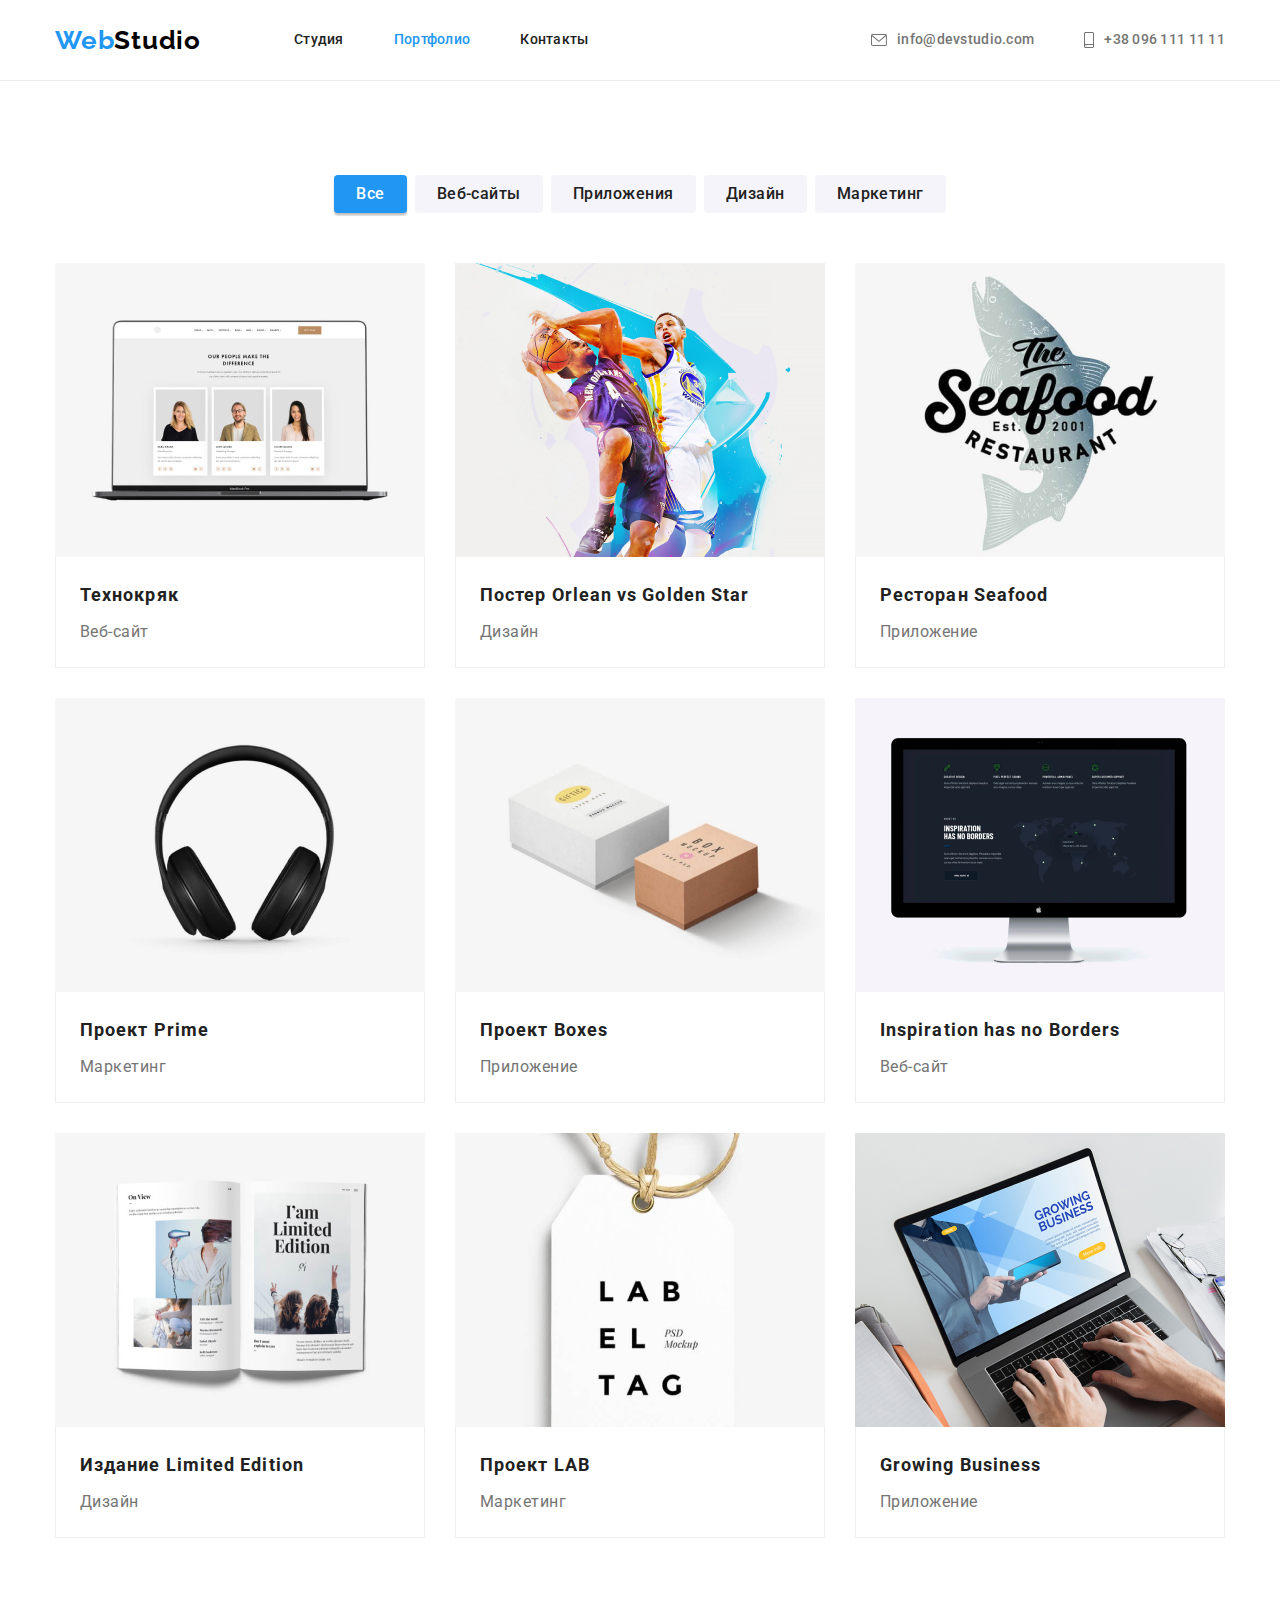
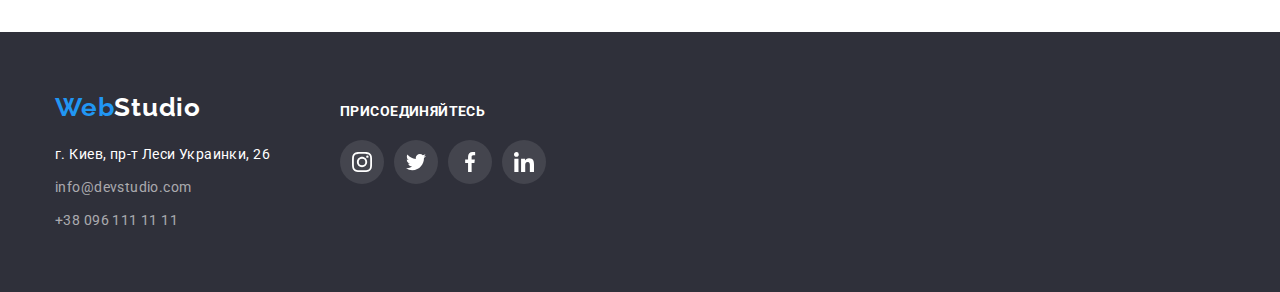
==== portfolio.html @ 3023883c "ДЗ-5 начало" ====
<!DOCTYPE html>
<html lang="ru">
  <head>
    <meta charset="UTF-8" />
    <meta http-equiv="X-UA-Compatible" content="IE=edge" />
    <meta name="viewport" content="width=device-width, initial-scale=1.0" />

    <title>Портфолио</title>
    <link
      href="https://fonts.googleapis.com/css2?family=Raleway:wght@700&family=Roboto:wght@400;500;700;900&display=swap"
      rel="stylesheet"
    />
    <link rel="stylesheet" href="./css/modern-normalize.css" />
    <link rel="stylesheet" href="./css/styles.css" />
  </head>
  <body>
    <header class="header">
      <!-------- НАВИГАЦИЯ -------->
      <div class="container nav">
        <nav class="nav">
          <!-------- ЛОГОТИП -------->
          <a class="link logo" href="./index.html" lang="en">
            Web<span class="logo-nav">Studio</span>
          </a>

          <!-------- ССЫЛКИ -------->
          <ul class="lists menu">
            <li class="menu-item">
              <a class="link nav-link" href="./index.html">Студия</a>
            </li>
            <li class="menu-item">
              <a class="link nav-link current" href="./portfolio.html"
                >Портфолио</a
              >
            </li>
            <li class="menu-item">
              <a class="link nav-link" href="">Контакты</a>
            </li>
          </ul>
        </nav>

        <!-------- КОНТАКТЫ (ПОЧТА И ТЕЛЕФОН) -------->
        <ul class="lists menu">
          <li class="menu-item">
            <a
              class="link nav-link nav-contacts"
              href="mailto:info@devstudio.com"
            >
              <svg class="envelope">
                <use href="./images/symbol-defs.svg#envelope"></use>
              </svg>
              info@devstudio.com</a
            >
          </li>
          <li class="menu-item">
            <a class="link nav-link nav-contacts" href="tel:+380961111111">
              <svg class="smartphone">
                <use href="./images/symbol-defs.svg#smartphone"></use>
              </svg>
              +38 096 111 11 11</a
            >
          </li>
        </ul>
      </div>
    </header>
    <main>
      <h1 class="hero-title headen">Наше портфолио</h1>
      <!-------- ФИЛЬТРЫ -------->
      <section class="section">
        <div class="container">
          <ul class="lists filter">
            <li class="item">
              <button class="btn active" type="button">Все</button>
            </li>
            <li class="item">
              <button class="btn" type="button">Веб-сайты</button>
            </li>
            <li class="item">
              <button class="btn" type="button">Приложения</button>
            </li>
            <li class="item">
              <button class="btn" type="button">Дизайн</button>
            </li>
            <li class="item">
              <button class="btn" type="button">Маркетинг</button>
            </li>
          </ul>

          <!-------- КАРТОЧКИ -------->
          <ul class="lists menu">
            <li class="card-item">
              <div class="work-card">
                <a class="link" href="">
                  <img
                    class="images"
                    src="./images/portfolioimg/technokryak.jpg"
                    alt="Ноутбук"
                    width="370"
                    height="294"
                  />
                  <div class="card-body">
                    <h2 class="work-title">Технокряк</h2>
                    <p class="work-text">Веб-сайт</p>
                  </div>
                </a>
              </div>
            </li>
            <li class="card-item">
              <div class="work-card">
                <a class="link" href="">
                  <img
                    class="images"
                    src="./images/portfolioimg/poster.jpg"
                    alt="Игра в баскетбол"
                    width="370"
                    height="294"
                  />
                  <div class="card-body">
                    <h2 class="work-title">
                      Постер <span lang="en">Orlean vs Golden Star</span>
                    </h2>
                    <p class="work-text">Дизайн</p>
                  </div>
                </a>
              </div>
            </li>
            <li class="card-item">
              <div class="work-card">
                <a class="link" href="">
                  <img
                    class="images"
                    src="./images/portfolioimg/seafood_restaurant.jpg"
                    alt="Логотип ресторана The seafood restaurant"
                    width="370"
                    height="294"
                  />
                  <div class="card-body">
                    <h2 class="work-title">
                      Ресторан <span lang="en">Seafood</span>
                    </h2>
                    <p class="work-text">Приложение</p>
                  </div>
                </a>
              </div>
            </li>
            <li class="card-item">
              <div class="work-card">
                <a class="link" href="">
                  <img
                    class="images"
                    src="./images/portfolioimg/prime.jpg"
                    alt="Наушники"
                    width="370"
                    height="294"
                  />
                  <div class="card-body">
                    <h2 class="work-title">
                      Проект <span lang="en">Prime</span>
                    </h2>
                    <p class="work-text">Маркетинг</p>
                  </div>
                </a>
              </div>
            </li>
            <li class="card-item">
              <div class="work-card">
                <a class="link" href="">
                  <img
                    class="images"
                    src="./images/portfolioimg/boxes.jpg"
                    alt="Две коробки с надписями"
                    width="370"
                    height="294"
                  />
                  <div class="card-body">
                    <h2 class="work-title">
                      Проект <span lang="en">Boxes</span>
                    </h2>
                    <p class="work-text">Приложение</p>
                  </div>
                </a>
              </div>
            </li>
            <li class="card-item">
              <div class="work-card">
                <a class="link" href="">
                  <img
                    class="images"
                    src="./images/portfolioimg/web_site.jpg"
                    alt="Монитор"
                    width="370"
                    height="294"
                  />
                  <div class="card-body">
                    <h2 class="work-title" lang="en">
                      Inspiration has no Borders
                    </h2>
                    <p class="work-text">Веб-сайт</p>
                  </div>
                </a>
              </div>
            </li>
            <li class="card-item">
              <div class="work-card">
                <a class="link" href="">
                  <img
                    class="images"
                    src="./images/portfolioimg/magazine.jpg"
                    alt="Журнал"
                    width="370"
                    height="294"
                  />
                  <div class="card-body">
                    <h2 class="work-title">
                      Издание <span lang="en">Limited Edition</span>
                    </h2>
                    <p class="work-text">Дизайн</p>
                  </div>
                </a>
              </div>
            </li>
            <li class="card-item">
              <div class="work-card">
                <a class="link" href="">
                  <img
                    class="images"
                    src="./images/portfolioimg/lab_project.jpg"
                    alt="Белая бирка, надпись Lab El Tag"
                    width="370"
                    height="294"
                  />
                  <div class="card-body">
                    <h2 class="work-title">
                      Проект <span lang="en">LAB</span>
                    </h2>
                    <p class="work-text">Маркетинг</p>
                  </div>
                </a>
              </div>
            </li>
            <li class="card-item">
              <div class="work-card">
                <a class="link" href="">
                  <img
                    class="images"
                    src="./images/portfolioimg/growing_buisness.jpg"
                    alt="Работа на ноутбуке"
                    width="370"
                    height="294"
                  />
                  <div class="card-body">
                    <h2 class="work-title" lang="en">Growing Business</h2>
                    <p class="work-text">Приложение</p>
                  </div>
                </a>
              </div>
            </li>
          </ul>
        </div>
      </section>
    </main>
    <footer class="footer">
      <div class="container">
        <div class="footer-nav">
          <!-- Лого -->
          <a class="link logo" href="./index.html" lang="en">
            Web<span class="logo-footer">Studio</span>
          </a>

          <!-------- АДРЕС -------->
          <address>
            <p class="text footer-text">г. Киев, пр-т Леси Украинки, 26</p>

            <!-------- КОНТАКТЫ (ПОЧТА И ТЕЛЕФОН ФУТЕР) -------->
            <ul class="lists">
              <li class="footer-item">
                <a class="link footer-link" href="mailto:info@devstudio.com">
                  info@devstudio.com
                </a>
              </li>
              <li class="footer-item">
                <a class="link footer-link" href="tel:+380961111111"
                  >+38 096 111 11 11</a
                >
              </li>
            </ul>
          </address>
        </div>
        <div class="footer-social">
          <p class="text">Присоединяйтесь</p>
          <ul class="lists social">
            <li class="social-list">
              <a class="social-item" href="">
                <svg class="social-icon">
                  <use href="./images/symbol-defs.svg#instagram"></use>
                </svg>
              </a>
            </li>
            <li class="social-list">
              <a href="" class="social-item">
                <svg class="social-icon">
                  <use href="./images/symbol-defs.svg#twitter"></use>
                </svg>
              </a>
            </li>
            <li class="social-list">
              <a href="" class="social-item">
                <svg class="social-icon">
                  <use href="./images/symbol-defs.svg#facebook"></use>
                </svg>
              </a>
            </li>
            <li class="social-list">
              <a href="" class="social-item">
                <svg class="social-icon">
                  <use href="./images/symbol-defs.svg#linkedin"></use>
                </svg>
              </a>
            </li>
          </ul>
        </div>
      </div>
    </footer>
  </body>
</html>
---- css/styles.css ----
:root {
  --current-text-color: #757575;
  --current-title-color: #212121;
  --current-white-color: #ffffff;
  --current-black-color: #000000;
  --accent-color: #2196f3;
  --hero-btn-accent-color: #188ce8;
  --secondary-bg-color: #f5f4fa;
  --footer-bg-color: #2f303a;
  --footer-link-color: rgba(255, 255, 255, 0.6);
  --line-color: #ececec;
  --border-color: #eeeeee;
  --social-unactive: #afb1b8;
  --social-unactive-footer: rgba(255, 255, 255, 0.1);
}

body {
  font-family: Roboto, sans-serif;
  color: var(--current-text-color);
  background-color: var(--current-white-color);
}

.container {
  width: 1200px;
  padding: 0 15px;
  margin: 0 auto;
}

.section {
  padding-top: 94px;
  padding-bottom: 94px;

  text-align: center;
}

.images {
  display: block;
  max-width: 100%;
  height: auto;
}

.section-nopaddingtop {
  padding-top: 0;
}

/* Ссылки */
.link {
  text-decoration: none;
}

.lists {
  margin-top: 0;
  margin-bottom: 0;
  padding: 0;
  list-style: none;
}
.header {
  border-bottom: 1px solid var(--line-color);
}

/* Навигация */
.container.nav {
  min-height: 80px;
}

.nav,
.menu {
  display: flex;
  align-items: center;
  flex-wrap: wrap;
}

.container.nav > .nav {
  margin-right: auto;
}

.menu-item > .link {
  display: flex;
  align-items: center;
  padding-top: 32px;
  padding-bottom: 32px;
}

.menu > .menu-item:not(:last-child) {
  margin-right: 50px;
}

.work-card .card-body {
  border: 1px solid var(--border-color);
  border-top: 0;
  padding: 20px 24px;
}

.work-card:hover,
.work-card:focus,
.work-card:focus-within {
  box-shadow: 0px 1px 1px rgba(0, 0, 0, 0.12), 0px 4px 4px rgba(0, 0, 0, 0.06),
    1px 4px 6px rgba(0, 0, 0, 0.16);
}

.menu > .card-item:not(:nth-child(3n)) {
  margin-right: 30px;
}

.menu > .card-item:not(:nth-last-child(-n + 3)) {
  margin-bottom: 30px;
}

.nav-link {
  color: var(--current-title-color);

  font-weight: 500;
  font-size: 14px;
  line-height: 1.14;
  letter-spacing: 0.02em;
}

.nav-contacts {
  color: var(--current-text-color);
}

.nav-link:hover,
.nav-link:focus,
.footer-link:hover,
.footer-link:focus,
.current {
  color: var(--accent-color);
}

.envelope,
.smartphone {
  margin-right: 10px;

  fill: currentColor;
}

.envelope {
  width: 16px;
  height: 12px;
}

.smartphone {
  width: 10px;
  height: 16px;
}

/* Лого */
.logo {
  display: block;
  margin-right: 93px;
  padding-top: 24px;
  padding-bottom: 24px;

  color: var(--accent-color);
  font-family: Raleway, sans-serif;
  font-weight: 700;
  font-size: 26px;
  line-height: 1.19;
  letter-spacing: 0.03em;
}

.logo-nav {
  color: var(--current-black-color);
}

.logo-footer {
  color: var(--current-white-color);
}

/* Hero */

.hero {
  max-width: 1600px;
  min-height: 600px;
  margin-right: auto;
  margin-left: auto;
  padding-top: 200px;
  padding-bottom: 200px;

  background-color: var(--hero-bgcolor);
  background-image: linear-gradient(
      to right,
      rgba(47, 48, 58, 0.4),
      rgba(47, 48, 58, 0.4)
    ),
    url(../images/bg-header-image.jpg);
  background-repeat: no-repeat;
  background-position: center;
  background-size: cover;
}

.hero-title {
  width: 696px;
  margin: 0 auto 30px;
  padding: 0;

  color: var(--current-white-color);
  font-weight: 900;
  font-size: 44px;
  line-height: 1.36;
  letter-spacing: 0.06em;
  text-transform: uppercase;
}

.section.hero {
  padding-top: 200px;
  padding-bottom: 200px;
  border: 1px solid transparent;
}

/* Кнопки */
.btn {
  cursor: pointer;
  min-height: 38px;

  padding: 6px 22px;

  font-family: inherit;
  font-style: inherit;
  font-weight: 500;
  font-size: 16px;
  line-height: 1.62;
  letter-spacing: 0.03em;

  color: var(--current-title-color);
  background-color: var(--secondary-bg-color);

  border: 0;
  border-radius: 4px;
}

.btn:hover,
.btn:focus,
.active {
  color: var(--current-white-color);
  background-color: var(--accent-color);
  box-shadow: 0px 3px 1px rgba(0, 0, 0, 0.1), 0px 1px 2px rgba(0, 0, 0, 0.08),
    0px 2px 2px rgba(0, 0, 0, 0.12);
}

.btn-hero {
  width: 200px;
  height: 50px;

  color: var(--current-white-color);
  background-color: var(--accent-color);

  font-weight: 700;
  line-height: 1.87;
  letter-spacing: 0.06em;

  box-shadow: 0px 4px 4px rgba(0, 0, 0, 0.15);
}

.btn-hero:focus,
.btn-hero:hover {
  background-color: var(--hero-btn-accent-color);
}

/* Заголовки */
.heading {
  margin: 0 0 50px 0;

  color: var(--current-title-color);

  font-weight: 700;
  font-size: 36px;
  line-height: 1.17;
  letter-spacing: 0.03em;
}

.title-features {
  margin: 0 0 10px 0;

  color: var(--current-title-color);

  font-size: 14px;
  line-height: 1.14;
  letter-spacing: 0.03em;
  text-transform: uppercase;
}

/* Основной текст */

.text {
  margin: 0;
  padding: 0;

  font-size: 14px;
  line-height: 1.71;
  letter-spacing: 0.03em;

  color: var(--current-text-color);
}

.feature,
.items,
.filter {
  display: flex;
  align-items: center;
  text-align: left;
}

.items {
  text-align: center;
}

.feature > .item {
  width: 270px;
}

.feature > .item:not(:last-child),
.items > .item:not(:last-child) {
  margin-right: 30px;
}

.thumb {
  display: flex;
  width: 100%;
  min-height: 120px;

  margin-bottom: 30px;

  align-items: center;

  border-radius: 4px;
  background-color: var(--secondary-bg-color);
}

.antenna,
.clock,
.diagram,
.astronaut {
  display: block;
  margin-left: auto;
  margin-right: auto;
  width: 70px;
  height: 70px;
}

.filter {
  justify-content: center;
  margin-bottom: 50px;
}

.filter > .item:not(:last-child) {
  margin-right: 8px;
}

/* Карточки */

.card {
  background-color: var(--current-white-color);
  box-shadow: 0px 1px 3px rgba(0, 0, 0, 0.12), 0px 1px 1px rgba(0, 0, 0, 0.14),
    0px 2px 1px rgba(0, 0, 0, 0.2);
  border-radius: 0px 0px 4px 4px;
}

.team-cards {
  background-color: var(--secondary-bg-color);
}

.card-body {
  padding-top: 30px;
  padding-bottom: 30px;
}

.cards-title {
  margin: 0 0 10px 0;

  color: var(--current-title-color);

  font-weight: 500;
  font-size: 16px;
  line-height: 1.19;
  letter-spacing: 0.03em;
}

.cards-text {
  margin: 0 0 16px 0;
  padding: 0;
  line-height: 1.19;
  letter-spacing: 0.03em;
}

.social,
.clients {
  display: flex;
  justify-content: center;
}

.social-item {
  display: flex;
  justify-content: center;
  align-items: center;

  width: 44px;
  height: 44px;
  border-radius: 50%;

  color: var(--social-unactive);
}

.social-icon {
  width: 20px;
  height: 20px;
  fill: currentColor;
}

.clients-item {
  display: flex;
  justify-content: center;
  align-items: center;
  width: 170px;
  height: 92px;

  border: 1px solid var(--social-unactive);
  border-radius: 4px;

  color: var(--social-unactive);
}

.clients-item:hover,
.clients-item:focus {
  color: var(--accent-color);
  border: 1px solid var(--accent-color);
}

.clients > .clients-list:not(:last-child) {
  margin-right: 30px;
}

.clients-icon {
  width: 106px;
  height: 60px;
  fill: currentColor;
}

/* Портфолио заголовки карточек */
.work-title {
  margin: 0 0 4px 0;

  color: var(--current-title-color);

  text-align: left;
  font-weight: 700;
  font-size: 18px;
  line-height: 2;
  letter-spacing: 0.06em;
}

.work-text {
  margin: 0;

  color: var(--current-text-color);
  line-height: 1.87;
  letter-spacing: 0.03em;
  text-align: left;
}

/* Footer */
.footer {
  padding: 60px 0;
  background-color: var(--footer-bg-color);
}

.footer-text {
  padding: 0;
  margin-bottom: 9px;

  color: var(--current-white-color);

  font-style: normal;
  font-size: 14px;
  line-height: 1.71;
}

.footer-link {
  font-style: normal;
  font-size: 14px;
  line-height: 1.71;
  letter-spacing: 0.03em;
  color: var(--footer-link-color);
}

/* Прячем заголовоки */
.headen {
  position: absolute;
  width: 1px;
  height: 1px;
  margin: -1px;
  border: 0;
  padding: 0;
  clip: rect(0 0 0 0);
  overflow: hidden;
}

.footer-nav > .link.logo {
  padding: 0;
  margin: 0 0 20px 0;
}

.footer-nav {
  margin-right: 70px;
}

.footer-item:not(:last-child) {
  margin-bottom: 9px;
}

.footer > .container {
  display: flex;
  align-items: baseline;
}

.footer-social > .text {
  margin-bottom: 20px;
  color: var(--current-white-color);
  font-weight: 700;
  line-height: 1.14;
  text-transform: uppercase;
}

.footer-social .social-item {
  color: var(--current-white-color);
  background-color: var(--social-unactive-footer);
}

.social-item:hover,
.social-item:focus {
  color: var(--current-white-color);
  background-color: var(--accent-color);
}

.social > .social-list:not(:last-child) {
  margin-right: 10px;
}
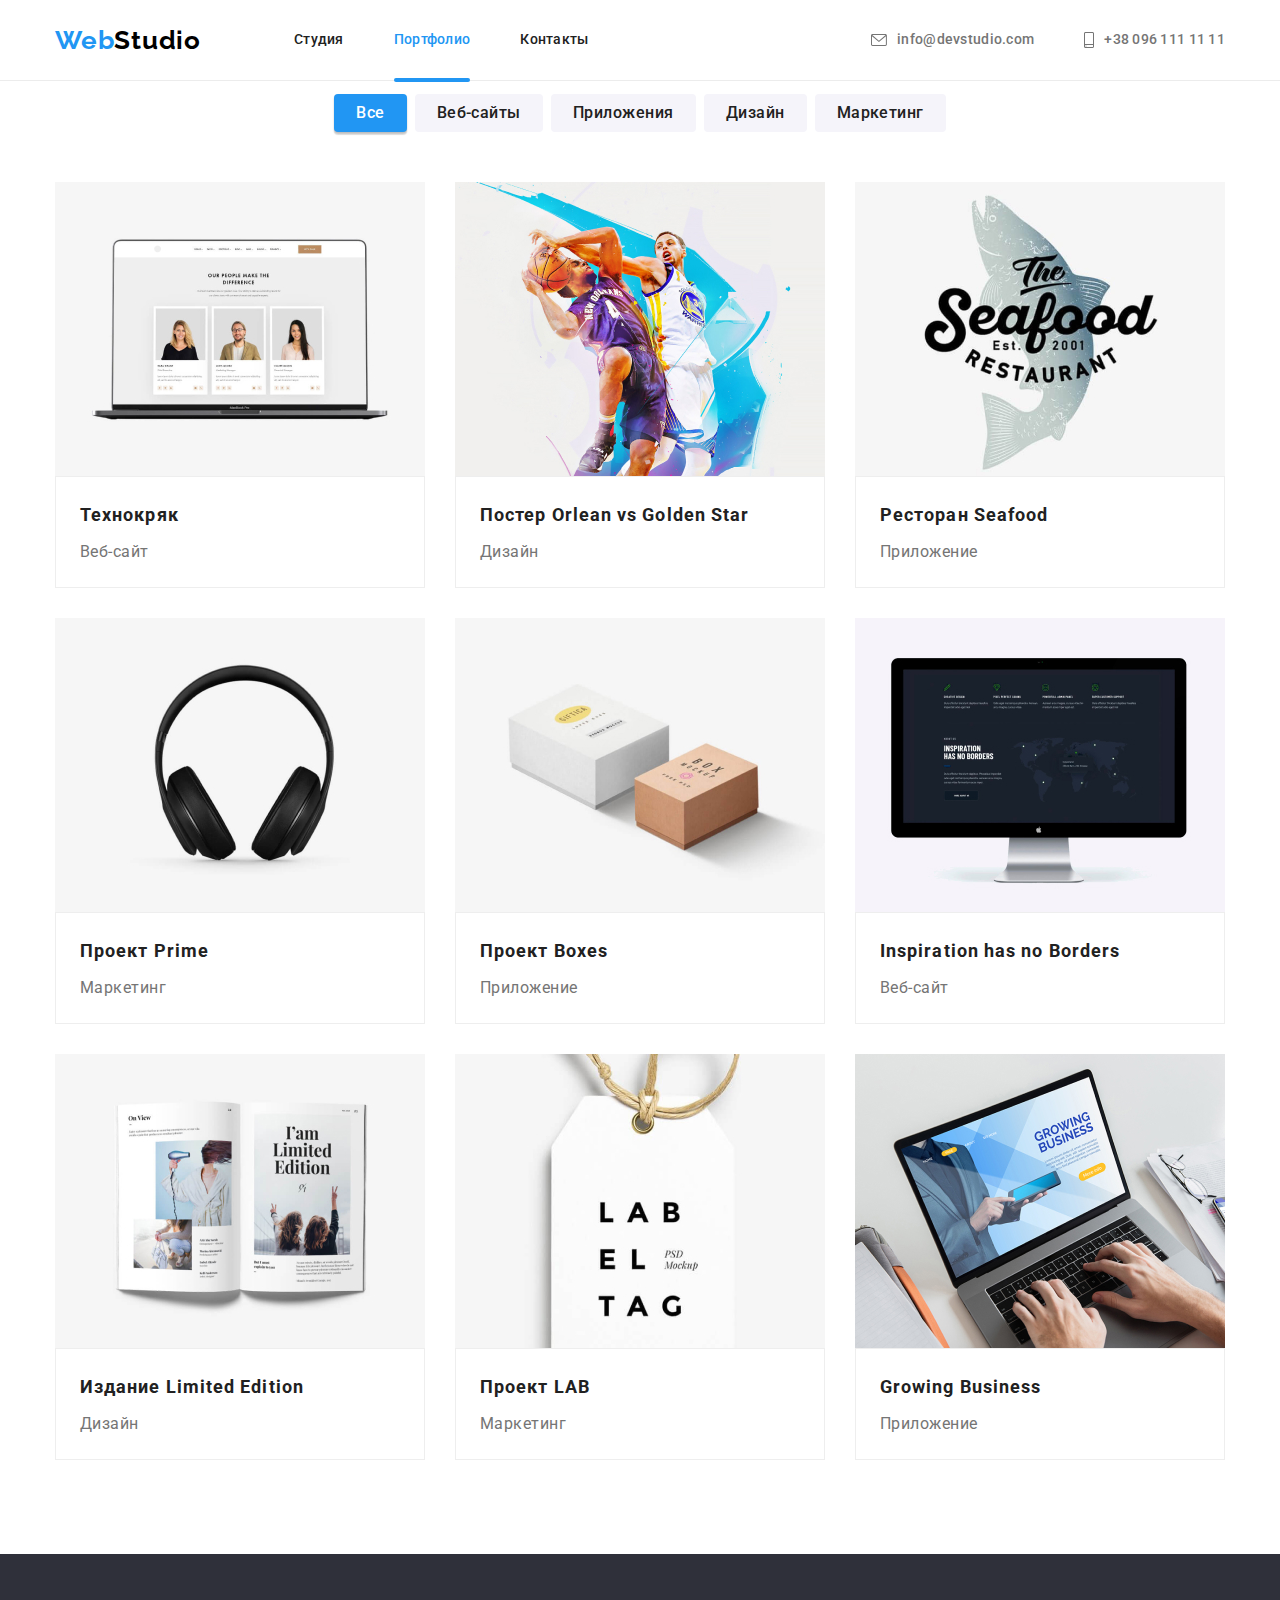
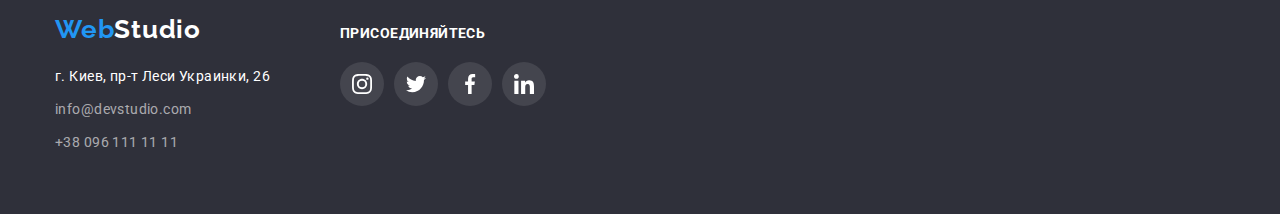
==== commit 12780776: "не работает кнопка заказать" ====
--- a/portfolio.html
+++ b/portfolio.html
@@ -87,181 +87,198 @@
           </ul>
 
           <!-------- КАРТОЧКИ -------->
-          <ul class="lists menu">
-            <li class="card-item">
-              <div class="work-card">
-                <a class="link" href="">
-                  <img
-                    class="images"
-                    src="./images/portfolioimg/technokryak.jpg"
-                    alt="Ноутбук"
-                    width="370"
-                    height="294"
-                  />
-                  <div class="card-body">
-                    <h2 class="work-title">Технокряк</h2>
-                    <p class="work-text">Веб-сайт</p>
-                  </div>
-                </a>
-              </div>
-            </li>
-            <li class="card-item">
-              <div class="work-card">
-                <a class="link" href="">
-                  <img
-                    class="images"
-                    src="./images/portfolioimg/poster.jpg"
-                    alt="Игра в баскетбол"
-                    width="370"
-                    height="294"
-                  />
-                  <div class="card-body">
-                    <h2 class="work-title">
-                      Постер <span lang="en">Orlean vs Golden Star</span>
-                    </h2>
-                    <p class="work-text">Дизайн</p>
-                  </div>
-                </a>
-              </div>
-            </li>
-            <li class="card-item">
-              <div class="work-card">
-                <a class="link" href="">
-                  <img
-                    class="images"
-                    src="./images/portfolioimg/seafood_restaurant.jpg"
-                    alt="Логотип ресторана The seafood restaurant"
-                    width="370"
-                    height="294"
-                  />
-                  <div class="card-body">
-                    <h2 class="work-title">
-                      Ресторан <span lang="en">Seafood</span>
-                    </h2>
-                    <p class="work-text">Приложение</p>
-                  </div>
-                </a>
-              </div>
-            </li>
-            <li class="card-item">
-              <div class="work-card">
-                <a class="link" href="">
-                  <img
-                    class="images"
-                    src="./images/portfolioimg/prime.jpg"
-                    alt="Наушники"
-                    width="370"
-                    height="294"
-                  />
-                  <div class="card-body">
-                    <h2 class="work-title">
-                      Проект <span lang="en">Prime</span>
-                    </h2>
-                    <p class="work-text">Маркетинг</p>
-                  </div>
-                </a>
-              </div>
-            </li>
-            <li class="card-item">
-              <div class="work-card">
-                <a class="link" href="">
-                  <img
-                    class="images"
-                    src="./images/portfolioimg/boxes.jpg"
-                    alt="Две коробки с надписями"
-                    width="370"
-                    height="294"
-                  />
-                  <div class="card-body">
-                    <h2 class="work-title">
-                      Проект <span lang="en">Boxes</span>
-                    </h2>
-                    <p class="work-text">Приложение</p>
-                  </div>
-                </a>
-              </div>
-            </li>
-            <li class="card-item">
-              <div class="work-card">
-                <a class="link" href="">
-                  <img
-                    class="images"
-                    src="./images/portfolioimg/web_site.jpg"
-                    alt="Монитор"
-                    width="370"
-                    height="294"
-                  />
-                  <div class="card-body">
-                    <h2 class="work-title" lang="en">
-                      Inspiration has no Borders
-                    </h2>
-                    <p class="work-text">Веб-сайт</p>
-                  </div>
-                </a>
-              </div>
-            </li>
-            <li class="card-item">
-              <div class="work-card">
-                <a class="link" href="">
-                  <img
-                    class="images"
-                    src="./images/portfolioimg/magazine.jpg"
-                    alt="Журнал"
-                    width="370"
-                    height="294"
-                  />
-                  <div class="card-body">
-                    <h2 class="work-title">
-                      Издание <span lang="en">Limited Edition</span>
-                    </h2>
-                    <p class="work-text">Дизайн</p>
-                  </div>
-                </a>
-              </div>
-            </li>
-            <li class="card-item">
-              <div class="work-card">
-                <a class="link" href="">
-                  <img
-                    class="images"
-                    src="./images/portfolioimg/lab_project.jpg"
-                    alt="Белая бирка, надпись Lab El Tag"
-                    width="370"
-                    height="294"
-                  />
-                  <div class="card-body">
-                    <h2 class="work-title">
-                      Проект <span lang="en">LAB</span>
-                    </h2>
-                    <p class="work-text">Маркетинг</p>
-                  </div>
-                </a>
-              </div>
-            </li>
-            <li class="card-item">
-              <div class="work-card">
-                <a class="link" href="">
-                  <img
-                    class="images"
-                    src="./images/portfolioimg/growing_buisness.jpg"
-                    alt="Работа на ноутбуке"
-                    width="370"
-                    height="294"
-                  />
-                  <div class="card-body">
-                    <h2 class="work-title" lang="en">Growing Business</h2>
-                    <p class="work-text">Приложение</p>
-                  </div>
-                </a>
-              </div>
+          <ul class="lists portfolio-cards menu">
+            <li class="portfolio-card">
+              <a class="link card" href="">
+                <div class="card-aside">
+                  <img class="images" src="./images/portfolioimg/technokryak.jpg" alt="Ноутбук"
+                    width="370" height="294" />
+                  <div class="overlay">
+                    <p class="overlay-text">
+                      Технокряк это современная площадка распространения
+                      коронавируса. Компании используют эту платформу для
+                      цифрового шпионажа и атак на защищённые сервера
+                      конкурентов.
+                    </p>
+                  </div>
+                </div>
+                <div class="card-body">
+                  <h2 class="work-title">Технокряк</h2>
+                  <p class="work-text">Веб-сайт</p>
+                </div>
+              </a>
+            </li>
+            <li class="portfolio-card">
+              <a class="link card" href="">
+                <div class="card-aside">
+                  <img class="images" src="./images/portfolioimg/poster.jpg" alt="Игра в баскетбол"
+                    width="370" height="294" />
+                  <div class="overlay">
+                    <p class="overlay-text">
+                      Lorem ipsum, dolor sit amet consectetur adipisicing elit.
+                      Accusamus quod nobis obcaecati corrupti voluptates. Quae
+                      veniam totam harum excepturi repellendus. Lorem ipsum
+                      dolor sit amet, consectetur adipisicing elit. Assumenda
+                      rerum ullam nisi magnam natus earum, in exercitationem
+                      delectus quam tempore.
+                    </p>
+                  </div>
+                </div>
+                <div class="card-body">
+                  <h2 class="work-title">
+                    Постер <span lang="en">Orlean vs Golden Star</span>
+                  </h2>
+                  <p class="work-text">Дизайн</p>
+                </div>
+              </a>
+            </li>
+            <li class="portfolio-card">
+              <a class="link card" href="">
+                <div class="card-aside">
+                  <img class="images" src="./images/portfolioimg/seafood_restaurant.jpg" alt="Логотип ресторана The seafood restaurant" width="370"
+                    height="294" />
+                  <div class="overlay">
+                    <p class="overlay-text">
+                      Lorem ipsum, dolor sit amet consectetur adipisicing elit.
+                      Accusamus quod nobis obcaecati corrupti voluptates. Quae
+                      veniam totam harum excepturi repellendus.
+                    </p>
+                  </div>
+                </div>
+                <div class="card-body">
+                  <h2 class="work-title">
+                    Ресторан <span lang="en">Seafood</span>
+                  </h2>
+                  <p class="work-text">Приложение</p>
+                </div>
+              </a>
+            </li>
+            <li class="portfolio-card">
+              <a class="link card" href="">
+                <div class="card-aside">
+                  <img class="images" src="./images/portfolioimg/prime.jpg" alt="Наушники" width="370" height="294" />
+                  <div class="overlay">
+                    <p class="overlay-text">
+                      Lorem ipsum, dolor sit amet consectetur adipisicing elit.
+                      Accusamus quod nobis obcaecati corrupti voluptates. Quae
+                      veniam totam harum excepturi repellendus.
+                    </p>
+                  </div>
+                </div>
+                <div class="card-body">
+                  <h2 class="work-title">
+                    Проект <span lang="en">Prime</span>
+                  </h2>
+                  <p class="work-text">Маркетинг</p>
+                </div>
+              </a>
+            </li>
+            <li class="portfolio-card">
+              <a class="link card" href="">
+                <div class="card-aside">
+                  <img class="images" src="./images/portfolioimg/boxes.jpg" alt="Две коробки с надписями"
+                    width="370" height="294" />
+                  <div class="overlay">
+                    <p class="overlay-text">
+                      Lorem ipsum, dolor sit amet consectetur adipisicing elit.
+                      Accusamus quod nobis obcaecati corrupti voluptates. Quae
+                      veniam totam harum excepturi repellendus.
+                    </p>
+                  </div>
+                </div>
+                <div class="card-body">
+                  <h2 class="work-title">
+                    Проект <span lang="en">Boxes</span>
+                  </h2>
+                  <p class="work-text">Приложение</p>
+                </div>
+              </a>
+            </li>
+            <li class="portfolio-card">
+              <a class="link card" href="">
+                <div class="card-aside">
+                  <img class="images" src="./images/portfolioimg/web_site.jpg" alt="Монитор" width="370" height="294" />
+                  <div class="overlay">
+                    <p class="overlay-text">
+                      Lorem ipsum, dolor sit amet consectetur adipisicing elit.
+                      Accusamus quod nobis obcaecati corrupti voluptates. Quae
+                      veniam totam harum excepturi repellendus.
+                    </p>
+                  </div>
+                </div>
+                <div class="card-body">
+                  <h2 class="work-title" lang="en">
+                    Inspiration has no Borders
+                  </h2>
+                  <p class="work-text">Веб-сайт</p>
+                </div>
+              </a>
+            </li>
+            <li class="portfolio-card">
+              <a class="link card" href="">
+                <div class="card-aside">
+                  <img class="images" src="./images/portfolioimg/magazine.jpg" alt="Журнал" width="370" height="294" />
+                  <div class="overlay">
+                    <p class="overlay-text">
+                      Lorem ipsum, dolor sit amet consectetur adipisicing elit.
+                      Accusamus quod nobis obcaecati corrupti voluptates. Quae
+                      veniam totam harum excepturi repellendus.
+                    </p>
+                  </div>
+                </div>
+                <div class="card-body">
+                  <h2 class="work-title">
+                    Издание <span lang="en">Limited Edition</span>
+                  </h2>
+                  <p class="work-text">Дизайн</p>
+                </div>
+              </a>
+            </li>
+            <li class="portfolio-card">
+              <a class="link card" href="">
+                <div class="card-aside">
+                  <img class="images" src="./images/portfolioimg/lab_project.jpg" alt="Белая бирка, надпись Lab El Tag" width="370"
+                    height="294" />
+                  <div class="overlay">
+                    <p class="overlay-text">
+                      Lorem ipsum, dolor sit amet consectetur adipisicing elit.
+                      Accusamus quod nobis obcaecati corrupti voluptates. Quae
+                      veniam totam harum excepturi repellendus.
+                    </p>
+                  </div>
+                </div>
+                <div class="card-body">
+                  <h2 class="work-title">Проект <span lang="en">LAB</span></h2>
+                  <p class="work-text">Маркетинг</p>
+                </div>
+              </a>
+            </li>
+            <li class="portfolio-card">
+              <a class="link card" href="">
+                <div class="card-aside">
+                  <img class="images" src="./images/portfolioimg/growing_buisness.jpg" alt="Работа на ноутбуке" width="370"
+                    height="294" />
+                  <div class="overlay">
+                    <p class="overlay-text">
+                      Lorem ipsum, dolor sit amet consectetur adipisicing elit.
+                      Accusamus quod nobis obcaecati corrupti voluptates. Quae
+                      veniam totam harum excepturi repellendus.
+                    </p>
+                  </div>
+                </div>
+                <div class="card-body">
+                  <h2 class="work-title" lang="en">Growing Business</h2>
+                  <p class="work-text">Приложение</p>
+                </div>
+              </a>
             </li>
           </ul>
-        </div>
-      </section>
-    </main>
-    <footer class="footer">
-      <div class="container">
-        <div class="footer-nav">
+          </div>
+          </section>
+          </main>
+          <footer class="footer">
+            <div class="container">
+              <div class="footer-nav">
           <!-- Лого -->
           <a class="link logo" href="./index.html" lang="en">
             Web<span class="logo-footer">Studio</span>
@@ -269,7 +286,8 @@
 
           <!-------- АДРЕС -------->
           <address>
-            <p class="text footer-text">г. Киев, пр-т Леси Украинки, 26</p>
+            <a class="link text footer-text" href="https://goo.gl/maps/VM6gPYjPhEStrqMR6" target="_blank"
+              rel="noopener, nofollow, noreferrer">г. Киев, пр-т Леси Украинки, 26</a>
 
             <!-------- КОНТАКТЫ (ПОЧТА И ТЕЛЕФОН ФУТЕР) -------->
             <ul class="lists">
@@ -321,5 +339,6 @@
         </div>
       </div>
     </footer>
+    <script src="./js/header.js"></script>
   </body>
 </html>--- a/css/styles.css
+++ b/css/styles.css
@@ -10,8 +10,14 @@
   --footer-link-color: rgba(255, 255, 255, 0.6);
   --line-color: #ececec;
   --border-color: #eeeeee;
-  --social-unactive: #afb1b8;
-  --social-unactive-footer: rgba(255, 255, 255, 0.1);
+  --social-passive: #afb1b8;
+  --social-passive-footer: rgba(255, 255, 255, 0.1);
+  --card-text-bgc: rgba(47, 48, 58, 0.8);
+  --overlay-color: rgba(0, 0, 0, 0.2);
+  --overlay-card-color: rgba(33, 150, 243, 0.9);
+
+  --duration: 250ms;
+  --function: cubic-bezier(0.4, 0, 0.2, 1);
 }
 
 body {
@@ -55,13 +61,17 @@
   list-style: none;
 }
 .header {
+  position: fixed;
+  width: 100%;
+  min-height: 80px;
+  top: 0;
+  left: 0;
+  background-color: var(--current-white-color);
   border-bottom: 1px solid var(--line-color);
+  z-index: 2;
 }
 
 /* Навигация */
-.container.nav {
-  min-height: 80px;
-}
 
 .nav,
 .menu {
@@ -75,35 +85,107 @@
 }
 
 .menu-item > .link {
-  display: flex;
-  align-items: center;
+  display: block;
+  position: relative;
+
   padding-top: 32px;
   padding-bottom: 32px;
 }
 
+.menu-item > .nav-contacts {
+  display: flex;
+  align-items: center;
+}
+
 .menu > .menu-item:not(:last-child) {
   margin-right: 50px;
 }
 
-.work-card .card-body {
-  border: 1px solid var(--border-color);
-  border-top: 0;
-  padding: 20px 24px;
-}
-
-.work-card:hover,
-.work-card:focus,
-.work-card:focus-within {
+.portfolio-card {
+  width: 370px;
+
+  background-color: var(--current-white-color);
+  box-shadow: none;
+  border-radius: 0px 0px 4px 4px;
+
+  transition-property: box-shadow;
+  transition-duration: var(--duration);
+  transition-timing-function: var(--function);
+}
+
+.portfolio-card:not(:nth-child(3n)) {
+  margin-right: 30px;
+}
+
+.portfolio-card:not(:nth-last-child(-n + 3)) {
+  margin-bottom: 30px;
+}
+
+.portfolio-card:hover .overlay,
+.portfolio-card:focus .overlay,
+.portfolio-card:focus-within .overlay {
+  transform: translateY(0);
+  opacity: 1;
+}
+
+.portfolio-card:hover,
+.portfolio-card:focus,
+.portfolio-card:focus-within {
   box-shadow: 0px 1px 1px rgba(0, 0, 0, 0.12), 0px 4px 4px rgba(0, 0, 0, 0.06),
     1px 4px 6px rgba(0, 0, 0, 0.16);
 }
 
-.menu > .card-item:not(:nth-child(3n)) {
-  margin-right: 30px;
-}
-
-.menu > .card-item:not(:nth-last-child(-n + 3)) {
-  margin-bottom: 30px;
+.card-aside {
+  position: relative;
+  height: 294px;
+  overflow: hidden;
+}
+
+.overlay {
+  position: absolute;
+  bottom: 0;
+
+  display: flexbox;
+  align-items: center;
+  width: 100%;
+  height: 294px;
+
+  background-color: var(--overlay-card-color);
+
+  transform: translateY(101%);
+  opacity: 0;
+  transition-property: opacity, transform;
+  transition-duration: var(--duration);
+  transition-timing-function: var(--function);
+
+  overflow-y: auto;
+}
+
+.overlay::-webkit-scrollbar {
+  width: 10px;
+}
+.overlay::-webkit-scrollbar-track {
+  box-shadow: inset 0 0 5px var(--current-text-color);
+  border-radius: 10px;
+}
+
+.overlay::-webkit-scrollbar-thumb {
+  background: var(--hero-btn-accent-color);
+  border-radius: 10px;
+}
+
+.overlay::-webkit-scrollbar-thumb:hover {
+  background: var(--current-text-color);
+}
+
+.overlay-text {
+  margin: 0;
+  padding: 63px 24px;
+  color: var(--current-white-color);
+  font-size: 18px;
+  line-height: 1.56;
+  letter-spacing: 0.03em;
+  text-align: left;
 }
 
 .nav-link {
@@ -113,6 +195,10 @@
   font-size: 14px;
   line-height: 1.14;
   letter-spacing: 0.02em;
+
+  transition-property: color;
+  transition-duration: var(--duration);
+  transition-timing-function: var(--function);
 }
 
 .nav-contacts {
@@ -127,6 +213,20 @@
   color: var(--accent-color);
 }
 
+.current::after {
+  content: '';
+
+  position: absolute;
+  left: 0;
+  bottom: -2px;
+
+  display: block;
+  width: 100%;
+  height: 4px;
+  background-color: var(--accent-color);
+  border-radius: 2px;
+}
+
 .envelope,
 .smartphone {
   margin-right: 10px;
@@ -157,14 +257,41 @@
   font-size: 26px;
   line-height: 1.19;
   letter-spacing: 0.03em;
+
+  transition-property: color;
+  transition-duration: var(--duration);
+  transition-timing-function: var(--function);
+}
+
+.logo:hover,
+.logo:focus {
+  color: var(--current-black-color);
+}
+
+.footer-nav > .logo:hover,
+.footer-nav > .logo:focus {
+  color: var(--current-white-color);
 }
 
 .logo-nav {
   color: var(--current-black-color);
+  transition-property: color;
+  transition-duration: var(--duration);
+  transition-timing-function: var(--function);
+}
+
+.logo:hover .logo-nav,
+.logo:focus .logo-nav,
+.logo:hover .logo-footer,
+.logo:focus .logo-footer {
+  color: var(--accent-color);
 }
 
 .logo-footer {
   color: var(--current-white-color);
+  transition-property: color;
+  transition-duration: var(--duration);
+  transition-timing-function: var(--function);
 }
 
 /* Hero */
@@ -183,7 +310,7 @@
       rgba(47, 48, 58, 0.4),
       rgba(47, 48, 58, 0.4)
     ),
-    url(../images/bg-header-image.jpg);
+    url('../images/bg-header-image.jpg');
   background-repeat: no-repeat;
   background-position: center;
   background-size: cover;
@@ -224,9 +351,14 @@
 
   color: var(--current-title-color);
   background-color: var(--secondary-bg-color);
+  box-shadow: none;
 
   border: 0;
   border-radius: 4px;
+
+  transition-property: color, background-color, box-shadow;
+  transition-duration: var(--duration);
+  transition-timing-function: var(--function);
 }
 
 .btn:hover,
@@ -250,6 +382,10 @@
   letter-spacing: 0.06em;
 
   box-shadow: 0px 4px 4px rgba(0, 0, 0, 0.15);
+
+  transition-property: background-color;
+  transition-duration: var(--duration);
+  transition-timing-function: var(--function);
 }
 
 .btn-hero:focus,
@@ -305,6 +441,28 @@
   text-align: center;
 }
 
+.items > .item {
+  position: relative;
+}
+
+.item-text {
+  display: flex;
+  justify-content: center;
+  align-items: center;
+  width: 100%;
+  height: 70px;
+  position: absolute;
+  left: 0;
+  bottom: 0;
+
+  background-color: var(--card-text-bgc);
+
+  color: var(--current-white-color);
+  font-weight: 700;
+  line-height: 1.14;
+  text-transform: uppercase;
+}
+
 .feature > .item {
   width: 270px;
 }
@@ -316,12 +474,12 @@
 
 .thumb {
   display: flex;
+  align-items: center;
+  justify-content: center;
   width: 100%;
   min-height: 120px;
 
   margin-bottom: 30px;
-
-  align-items: center;
 
   border-radius: 4px;
   background-color: var(--secondary-bg-color);
@@ -330,10 +488,8 @@
 .antenna,
 .clock,
 .diagram,
-.astronaut {
-  display: block;
-  margin-left: auto;
-  margin-right: auto;
+.astronaut,
+.close-icon {
   width: 70px;
   height: 70px;
 }
@@ -349,20 +505,19 @@
 
 /* Карточки */
 
-.card {
-  background-color: var(--current-white-color);
-  box-shadow: 0px 1px 3px rgba(0, 0, 0, 0.12), 0px 1px 1px rgba(0, 0, 0, 0.14),
-    0px 2px 1px rgba(0, 0, 0, 0.2);
-  border-radius: 0px 0px 4px 4px;
-}
-
 .team-cards {
   background-color: var(--secondary-bg-color);
 }
 
-.card-body {
+.team-card-body {
   padding-top: 30px;
   padding-bottom: 30px;
+}
+.card-body {
+  border-top: 0;
+  padding: 20px 24px;
+
+  border: 1px solid var(--border-color);
 }
 
 .cards-title {
@@ -398,7 +553,11 @@
   height: 44px;
   border-radius: 50%;
 
-  color: var(--social-unactive);
+  color: var(--social-passive);
+
+  transition-property: color, background-color;
+  transition-duration: var(--duration);
+  transition-timing-function: var(--function);
 }
 
 .social-icon {
@@ -414,10 +573,14 @@
   width: 170px;
   height: 92px;
 
-  border: 1px solid var(--social-unactive);
+  border: 1px solid var(--social-passive);
   border-radius: 4px;
 
-  color: var(--social-unactive);
+  color: var(--social-passive);
+
+  transition-property: color, border;
+  transition-duration: var(--duration);
+  transition-timing-function: var(--function);
 }
 
 .clients-item:hover,
@@ -437,6 +600,7 @@
 }
 
 /* Портфолио заголовки карточек */
+
 .work-title {
   margin: 0 0 4px 0;
 
@@ -465,6 +629,7 @@
 }
 
 .footer-text {
+  display: block;
   padding: 0;
   margin-bottom: 9px;
 
@@ -481,6 +646,10 @@
   line-height: 1.71;
   letter-spacing: 0.03em;
   color: var(--footer-link-color);
+
+  transition-property: color;
+  transition-duration: var(--duration);
+  transition-timing-function: var(--function);
 }
 
 /* Прячем заголовоки */
@@ -523,7 +692,8 @@
 
 .footer-social .social-item {
   color: var(--current-white-color);
-  background-color: var(--social-unactive-footer);
+  background-color: var(--social-passive-footer);
+  transition-property: background-color;
 }
 
 .social-item:hover,
@@ -535,3 +705,78 @@
 .social > .social-list:not(:last-child) {
   margin-right: 10px;
 }
+
+.backdrop {
+  position: fixed;
+  top: 0;
+  left: 0;
+  z-index: 3;
+  height: 100%;
+  width: 100%;
+
+  background-color: var(--overlay-color);
+
+  visibility: visible;
+  transition-property: visibility;
+  transition-duration: var(--duration);
+  transition-timing-function: var(--function);
+}
+
+.backdrop.is-hidden {
+  visibility: hidden;
+  pointer-events: none;
+}
+
+.modal {
+  position: absolute;
+  top: 50%;
+  left: 50%;
+
+  transform: translate(-50%, -50%) scale(1);
+
+  min-width: 528px;
+  min-height: 581px;
+  padding: 15px;
+
+  background: var(--current-white-color);
+  box-shadow: 0px 1px 3px rgba(0, 0, 0, 0.12), 0px 1px 1px rgba(0, 0, 0, 0.14),
+    0px 2px 1px rgba(0, 0, 0, 0.2);
+  border-radius: 4px;
+
+  opacity: 1;
+
+  transition-property: opacity, transform;
+  transition-duration: var(--duration);
+  transition-timing-function: var(--function);
+}
+
+.modal.is-hidden {
+  opacity: 0;
+
+  transform: translate(-50%, -50%) scale(0.5);
+}
+
+.modal-btn {
+  display: flex;
+  justify-content: center;
+  align-items: center;
+  position: absolute;
+  top: 8px;
+  right: 8px;
+
+  min-height: 30px;
+  min-width: 30px;
+
+  padding: 0;
+
+  background-color: var(--current-white-color);
+
+  border-radius: 50%;
+  border: 1px solid rgba(0, 0, 0, 0.1);
+}
+
+.close-icon {
+  height: 18px;
+  width: 18px;
+  fill: var(--current-black-color);
+}
